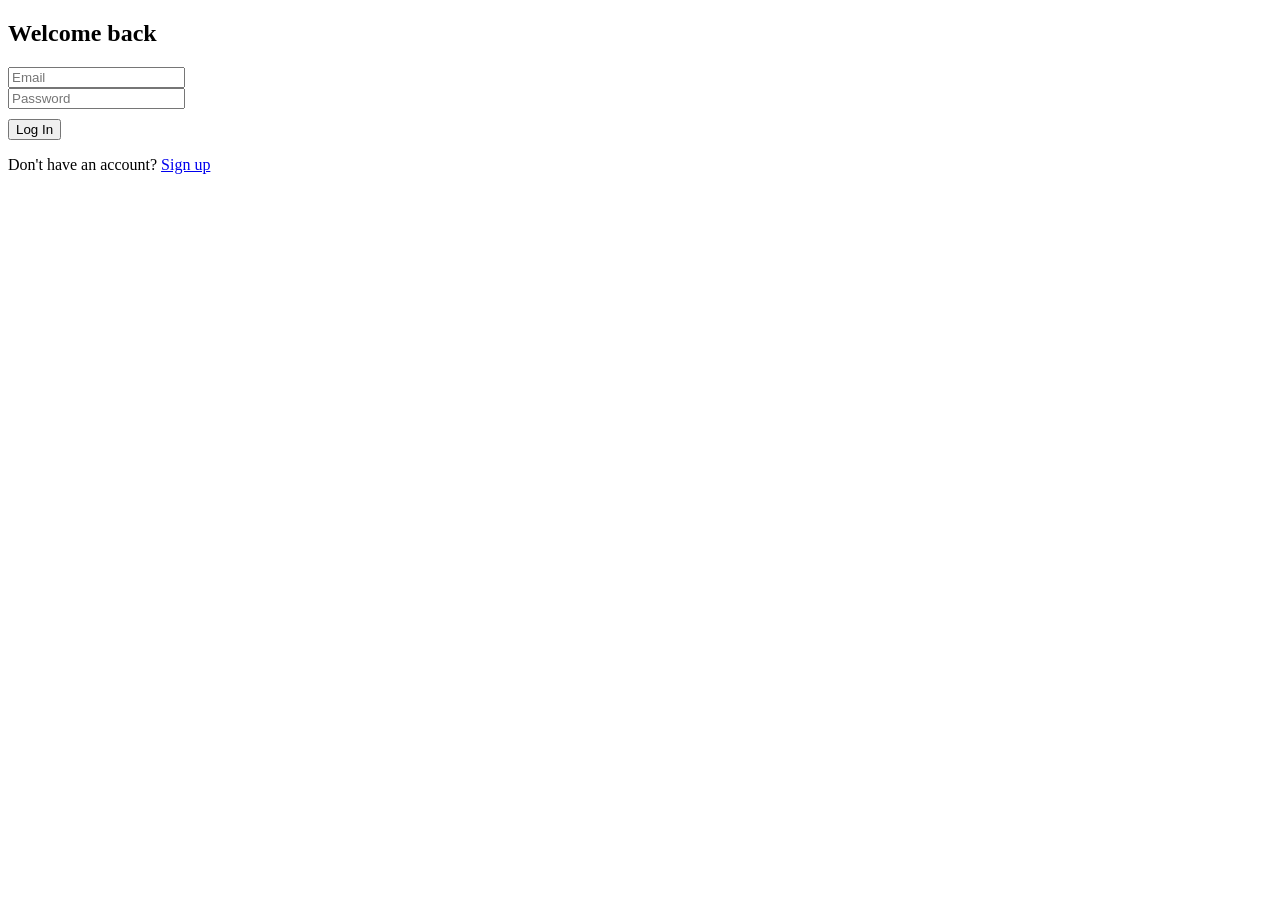
==== index.html @ 5329ccb1 "feat: implement login page HTML template Add email/password input fields, error message placeholders" ====
<!doctype html>
<html lang="en">
 <head>
  <meta charset="UTF-8" />
  <title>Login - 10X CRM</title>
  <link rel="stylesheet" href="css/styles.css" />
 </head>
 <body>
  <div class="auth-container">
   <h2>Welcome back</h2>
   <form id="login-form">
    <div class="form-group">
     <input type="text" id="login-email" placeholder="Email" />
     <div class="error-message" id="err-login-email"></div>
    </div>
    <div class="form-group">
     <input type="password" id="login-password" placeholder="Password" />
     <div class="error-message" id="err-login-password"></div>
    </div>
    <div
     class="error-message"
     id="global-login-error"
     style="margin-bottom: 10px"
    ></div>
    <button type="submit" class="btn">Log In</button>
   </form>
   <p>Don't have an account? <a href="signup.html">Sign up</a></p>
  </div>
  <script src="js/guard.js"></script>
  <script src="js/toast.js"></script>
  <script src="js/theme.js"></script>
  <script src="js/auth.js"></script>
 </body>
</html>
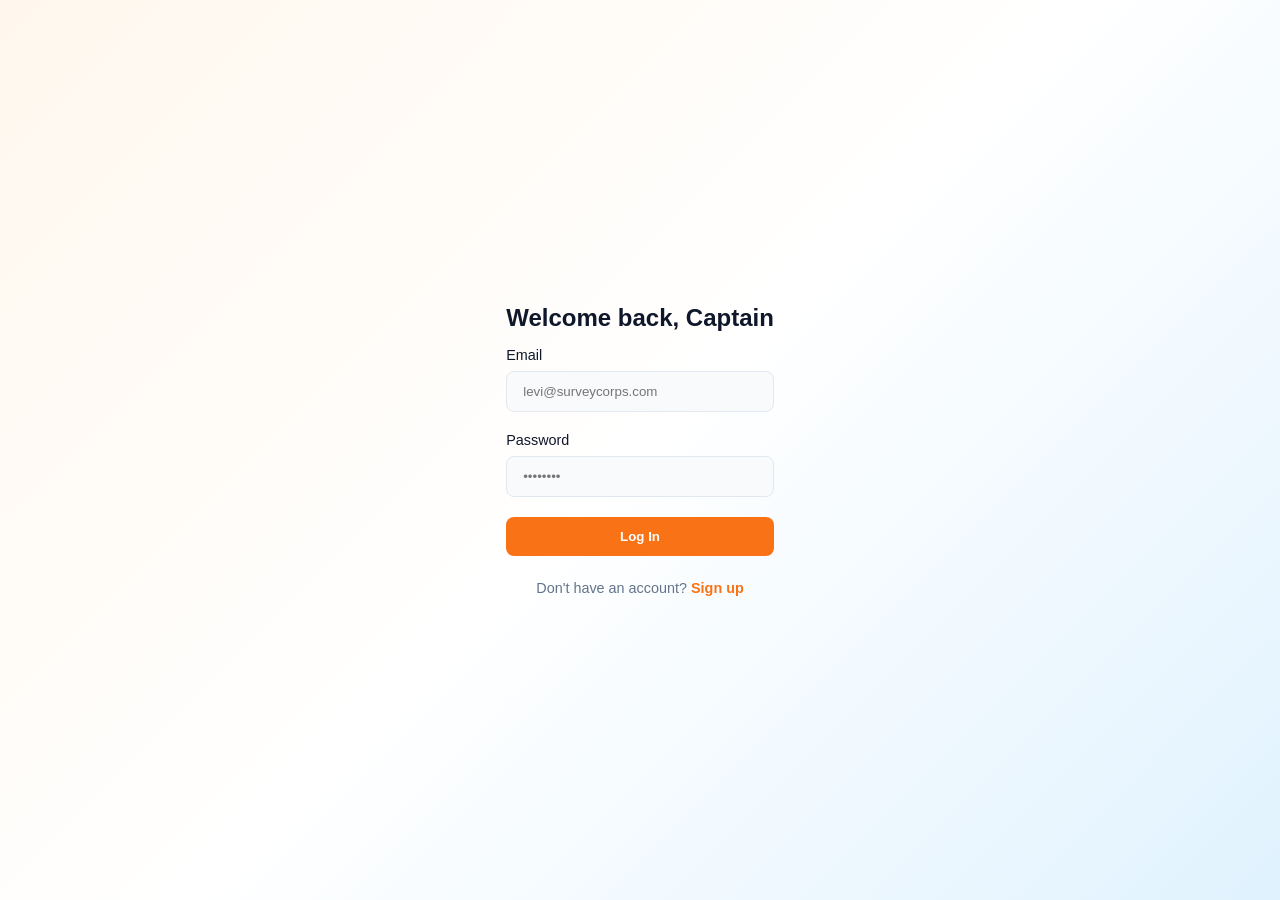
==== commit 3c8b54a4: "feat: update index.html structure and layout updates" ====
--- a/index.html
+++ b/index.html
@@ -1,34 +1,47 @@
+<!-- index.html -->
 <!doctype html>
 <html lang="en">
  <head>
   <meta charset="UTF-8" />
-  <title>Login - 10X CRM</title>
+  <title>Log In - Shinobi CRM</title>
   <link rel="stylesheet" href="css/styles.css" />
+  <script src="js/guard.js"></script>
  </head>
- <body>
-  <div class="auth-container">
-   <h2>Welcome back</h2>
-   <form id="login-form">
+ <body class="auth-container">
+  <div class="auth-card">
+   <h2>Welcome back, <span class="anime-brand-text">Captain</span></h2>
+   <span
+    class="error-text"
+    id="globalLoginError"
+    style="text-align: center; margin-bottom: 15px; font-weight: bold"
+   ></span>
+   <form id="loginForm" novalidate>
     <div class="form-group">
-     <input type="text" id="login-email" placeholder="Email" />
-     <div class="error-message" id="err-login-email"></div>
+     <label>Email</label>
+     <input
+      type="email"
+      id="email"
+      class="form-control"
+      placeholder="levi@surveycorps.com"
+     />
+     <span class="error-text" id="emailError"></span>
     </div>
     <div class="form-group">
-     <input type="password" id="login-password" placeholder="Password" />
-     <div class="error-message" id="err-login-password"></div>
+     <label>Password</label>
+     <input
+      type="password"
+      id="password"
+      class="form-control"
+      placeholder="••••••••"
+     />
+     <span class="error-text" id="passwordError"></span>
     </div>
-    <div
-     class="error-message"
-     id="global-login-error"
-     style="margin-bottom: 10px"
-    ></div>
-    <button type="submit" class="btn">Log In</button>
+    <button type="submit" class="btn btn-primary">Log In</button>
    </form>
-   <p>Don't have an account? <a href="signup.html">Sign up</a></p>
+   <div class="auth-footer">
+    Don't have an account? <a href="signup.html">Sign up</a>
+   </div>
   </div>
-  <script src="js/guard.js"></script>
-  <script src="js/toast.js"></script>
-  <script src="js/theme.js"></script>
   <script src="js/auth.js"></script>
  </body>
 </html>
--- a/css/styles.css
+++ b/css/styles.css
@@ -0,0 +1,426 @@
+/* --- Anime CRM Premium Light Theme --- */
+:root {
+    /* ძირითადი ფონი - სუფთა ღია ნაცრისფერი და თეთრი */
+    --bg-primary: #f8fafc;
+    --bg-sidebar: #ffffff;
+    --border-color: #e2e8f0;
+    --text-main: #0f172a;
+    --text-muted: #64748b;
+
+    /* სუფთა ანიმე აქცენტები (ნარინჯისფერი, ცისფერი, თეთრი) */
+    --accent-color: #f97316; /* ნარუტოს კლასიკური ნარინჯისფერი */
+    --accent-hover: #ea580c;
+    --accent-light: #fff7ed;
+
+    /* სტატუსები - კონტრასტული, მაგრამ ჩამჯდარი ტონები */
+    --status-lead-bg: #ffedd5; /* რბილი ნარინჯისფერი */
+    --status-lead-text: #ea580c;
+    --status-contacted-bg: #e0f2fe; /* სუფთა ცისფერი */
+    --status-contacted-text: #0284c7;
+    --status-won-bg: #f0fdf4; /* თეთრთან მიახლოებული ნაზი მწვანე */
+    --status-won-text: #16a34a;
+    --status-lost-bg: #fee2e2; /* აკაცუკის წითელი */
+    --status-lost-text: #dc2626;
+
+    --shadow-sm: 0 1px 3px rgba(0, 0, 0, 0.05);
+    --shadow-md: 0 4px 6px -1px rgba(0, 0, 0, 0.05);
+    --radius: 12px;
+}
+
+/* Dark Theme Variables - სუფთა ნახშირისფერი (ლურჯი ტონების გარეშე) */
+body.dark-theme {
+    --bg-primary: #121212; /* სუფთა, ღრმა მუქი ფონი */
+    --bg-sidebar: #1e1e1e; /* ოდნავ ღია მუქი ბლოკებისთვის */
+    --border-color: #2d2d2d; /* მკაფიო, მაგრამ ნაზი გამყოფები */
+    --text-main: #ffffff; /* სუფთა თეთრი ტექსტი */
+    --text-muted: #a3a3a3;
+
+    /* მუქი თემის აქცენტები - ნარინჯისფერი და თეთრი */
+    --accent-color: #f97316;
+    --accent-hover: #fb923c;
+    --accent-light: rgba(249, 115, 22, 0.1);
+
+    /* მუქი თემის სტატუსის ბეიჯები - წითელი, ცისფერი და ნარინჯისფერი */
+    --status-lead-bg: rgba(249, 115, 22, 0.15);
+    --status-lead-text: #ff9d43;
+
+    --status-contacted-bg: rgba(2, 132, 199, 0.15);
+    --status-contacted-text: #38bdf8; /* კაშკაშა ცისფერი */
+
+    --status-won-bg: rgba(22, 163, 74, 0.15);
+    --status-won-text: #4ade80;
+
+    --status-lost-bg: rgba(220, 38, 38, 0.15);
+    --status-lost-text: #a93737; /* სუფთა წითელი (მეტალისფერი ელფერით) */
+
+    --shadow-sm: 0 2px 4px rgba(0, 0, 0, 0.4);
+    --shadow-md: 0 4px 12px rgba(0, 0, 0, 0.5);
+}
+
+* {
+    box-sizing: border-box;
+    margin: 0;
+    padding: 0;
+    font-family: "Segoe UI", Tahoma, Geneva, Verdana, sans-serif;
+}
+
+body {
+    background-color: var(--bg-primary);
+    color: var(--text-main);
+    transition:
+        background-color 0.3s,
+        color 0.3s;
+    display: flex;
+    min-height: 100vh;
+}
+
+/* Auth Pages Layout - გრადიენტის შეცვლა ნარინჯისფერ, ცისფერ და თეთრ ტონებში */
+.auth-container {
+    display: flex;
+    justify-content: center;
+    align-items: center;
+    width: 100%;
+    background: linear-gradient(135deg, #fff7ed 0%, #ffffff 50%, #e0f2fe 100%);
+}
+body.dark-theme .auth-container {
+    background: linear-gradient(135deg, #1e1e1e 0%, #121212 100%);
+}
+
+/* Form Controls */
+.form-group {
+    margin-bottom: 1.25rem;
+    position: relative;
+}
+
+.form-group label {
+    display: block;
+    margin-bottom: 0.5rem;
+    font-weight: 500;
+    font-size: 0.9rem;
+}
+
+.form-control {
+    width: 100%;
+    padding: 0.75rem 1rem;
+    border: 1px solid var(--border-color);
+    background-color: var(--bg-primary);
+    color: var(--text-main);
+    border-radius: 8px;
+    outline: none;
+    transition: border-color 0.2s;
+}
+
+.form-control:focus {
+    border-color: var(--accent-color);
+}
+
+.input-error {
+    border-color: var(--status-lost-text) !important;
+}
+
+.error-text {
+    color: var(--status-lost-text);
+    font-size: 0.8rem;
+    margin-top: 0.25rem;
+    display: block;
+}
+
+/* Buttons */
+.btn {
+    display: inline-flex;
+    align-items: center;
+    justify-content: center;
+    padding: 0.75rem 1.5rem;
+    border-radius: 8px;
+    font-weight: 600;
+    cursor: pointer;
+    transition: all 0.2s;
+    border: none;
+    text-decoration: none;
+}
+
+.btn-primary {
+    background-color: var(--accent-color);
+    color: white;
+    width: 100%;
+}
+
+.btn-primary:hover {
+    background-color: var(--accent-hover);
+}
+
+.btn-danger {
+    background-color: var(--status-lost-text);
+    color: white;
+}
+
+.auth-footer {
+    text-align: center;
+    margin-top: 1.5rem;
+    font-size: 0.9rem;
+    color: var(--text-muted);
+}
+
+.auth-footer a {
+    color: var(--accent-color);
+    text-decoration: none;
+    font-weight: 600;
+}
+
+/* App Core Layout (Sidebar + Main Content) */
+.app-container {
+    display: flex;
+    width: 100%;
+}
+
+.sidebar {
+    width: 260px;
+    background-color: var(--bg-sidebar);
+    border-right: 1px solid var(--border-color);
+    padding: 2rem 1.5rem;
+    display: flex;
+    flex-direction: column;
+    position: fixed;
+    height: 100vh;
+}
+
+.main-content {
+    margin-left: 260px;
+    padding: 2.5rem;
+    width: calc(100% - 260px);
+    background-color: var(--bg-primary);
+}
+
+.sidebar-logo {
+    font-size: 1.5rem;
+    margin-bottom: 2.5rem;
+    display: flex;
+    align-items: center;
+    gap: 0.5rem;
+}
+
+.nav-menu {
+    list-style: none;
+    display: flex;
+    flex-direction: column;
+    gap: 0.5rem;
+}
+
+.nav-item a {
+    display: flex;
+    align-items: center;
+    padding: 0.75rem 1rem;
+    color: var(--text-muted);
+    text-decoration: none;
+    border-radius: 8px;
+    font-weight: 500;
+    transition: all 0.2s;
+}
+
+.nav-item.active a,
+.nav-item a:hover {
+    background-color: var(--bg-primary);
+    color: var(--text-main);
+    border-left: 4px solid var(--accent-color);
+}
+
+.sidebar-footer {
+    margin-top: auto;
+    display: flex;
+    flex-direction: column;
+    gap: 1rem;
+}
+
+/* Toast/Notification System */
+.toast-container {
+    position: fixed;
+    top: 20px;
+    right: 20px;
+    z-index: 9999;
+    display: flex;
+    flex-direction: column;
+    gap: 10px;
+}
+
+.toast {
+    padding: 1rem 1.5rem;
+    border-radius: 8px;
+    color: white;
+    box-shadow: var(--shadow-md);
+    display: flex;
+    align-items: center;
+    justify-content: space-between;
+    min-width: 300px;
+    animation: slideIn 0.3s ease;
+}
+
+.toast.success {
+    background-color: #2b8a3e;
+}
+.toast.error {
+    background-color: #c92a2a;
+}
+
+@keyframes slideIn {
+    from {
+        transform: translateX(100%);
+        opacity: 0;
+    }
+    to {
+        transform: translateX(0);
+        opacity: 1;
+    }
+}
+
+/* Dashboard UI Layout */
+.dashboard-header {
+    background: var(--bg-sidebar);
+    padding: 1.5rem;
+    border-radius: var(--radius);
+    border: 1px solid var(--border-color);
+    margin-bottom: 2rem;
+    display: flex;
+    justify-content: space-between;
+    align-items: center;
+}
+
+.stats-grid {
+    display: grid;
+    grid-template-columns: repeat(auto-fit, minmax(220px, 1fr));
+    gap: 1.5rem;
+    margin-bottom: 2rem;
+}
+
+.stat-card {
+    background: var(--bg-sidebar);
+    padding: 1.5rem;
+    border-radius: var(--radius);
+    border: 1px solid var(--border-color);
+    box-shadow: var(--shadow-sm);
+}
+
+.stat-card h3 {
+    font-size: 0.9rem;
+    color: var(--text-muted);
+    text-transform: uppercase;
+}
+.stat-card .value {
+    font-size: 1.8rem;
+    font-weight: bold;
+    margin-top: 0.5rem;
+}
+
+/* Clients Toolbar & Cards */
+.toolbar {
+    display: flex;
+    justify-content: space-between;
+    align-items: center;
+    margin-bottom: 2rem;
+    gap: 1rem;
+    flex-wrap: wrap;
+}
+
+.filter-chips {
+    display: flex;
+    gap: 0.5rem;
+}
+
+.chip {
+    padding: 0.5rem 1rem;
+    border: 1px solid var(--border-color);
+    border-radius: 20px;
+    cursor: pointer;
+    font-size: 0.9rem;
+    transition: all 0.2s;
+}
+
+.chip.active {
+    background: var(--accent-color);
+    color: white;
+    border-color: var(--accent-color);
+}
+
+.clients-list {
+    display: grid;
+    grid-template-columns: repeat(auto-fill, minmax(300px, 1fr));
+    gap: 1.5rem;
+}
+
+.client-card {
+    background: var(--bg-sidebar);
+    border: 1px solid var(--border-color);
+    border-radius: var(--radius);
+    padding: 1.5rem;
+    box-shadow: var(--shadow-sm);
+    cursor: pointer;
+    position: relative;
+    transition: transform 0.2s;
+}
+
+.client-card:hover {
+    transform: translateY(-3px);
+}
+
+.badge {
+    padding: 0.25rem 0.5rem;
+    border-radius: 4px;
+    font-size: 0.8rem;
+    font-weight: 600;
+}
+.badge.lead {
+    background: var(--status-lead-bg);
+    color: var(--status-lead-text);
+}
+.badge.contacted {
+    background: var(--status-contacted-bg);
+    color: var(--status-contacted-text);
+}
+.badge.won {
+    background: var(--status-won-bg);
+    color: var(--status-won-text);
+}
+.badge.lost {
+    background: var(--status-lost-bg);
+    color: var(--status-lost-text);
+}
+
+/* Modals */
+.modal {
+    position: fixed;
+    top: 0;
+    left: 0;
+    width: 100%;
+    height: 100%;
+    background: rgba(0, 0, 0, 0.5);
+    display: flex;
+    justify-content: center;
+    align-items: center;
+    z-index: 10000;
+    opacity: 0;
+    pointer-events: none;
+    transition: opacity 0.3s ease;
+}
+
+.modal.open {
+    opacity: 1;
+    pointer-events: auto;
+}
+
+.modal-content {
+    background: var(--bg-sidebar);
+    padding: 2rem;
+    border-radius: var(--radius);
+    width: 100%;
+    max-width: 500px;
+    border: 1px solid var(--border-color);
+    position: relative;
+}
+
+.close-modal {
+    position: absolute;
+    top: 15px;
+    right: 20px;
+    font-size: 1.5rem;
+    cursor: pointer;
+    color: var(--text-muted);
+}
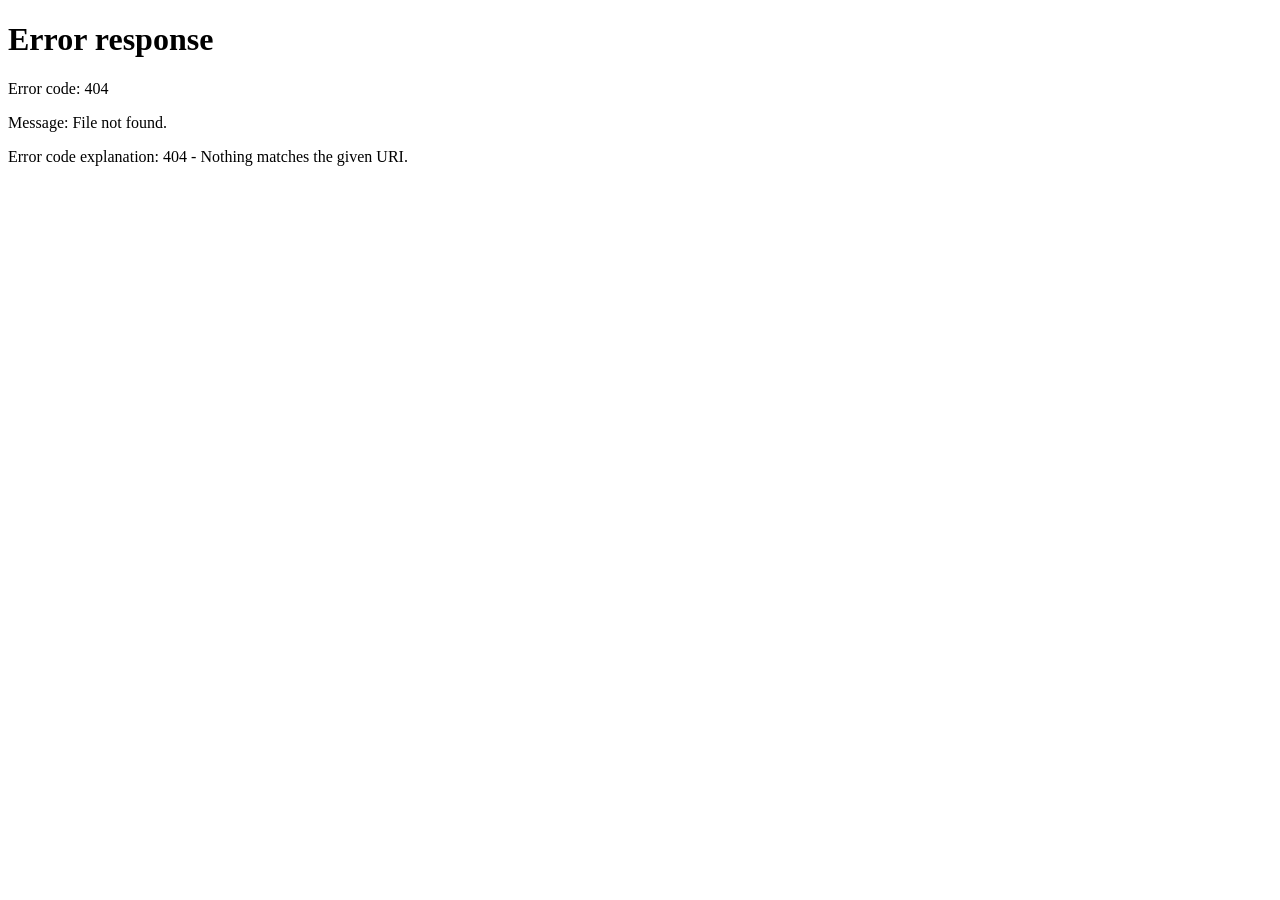
==== commit ce45c5c1: "refactor(index.html): update entry page redirect and structure" ====
--- a/index.html
+++ b/index.html
@@ -3,45 +3,12 @@
 <html lang="en">
  <head>
   <meta charset="UTF-8" />
-  <title>Log In - Shinobi CRM</title>
-  <link rel="stylesheet" href="css/styles.css" />
-  <script src="js/guard.js"></script>
+  <meta name="viewport" content="width=device-width, initial-scale=1.0" />
+  <title>10x CRM</title>
+  <script>
+   var session = localStorage.getItem("crm_session");
+   window.location.replace(session ? "dashboard.html" : "login.html");
+  </script>
  </head>
- <body class="auth-container">
-  <div class="auth-card">
-   <h2>Welcome back, <span class="anime-brand-text">Captain</span></h2>
-   <span
-    class="error-text"
-    id="globalLoginError"
-    style="text-align: center; margin-bottom: 15px; font-weight: bold"
-   ></span>
-   <form id="loginForm" novalidate>
-    <div class="form-group">
-     <label>Email</label>
-     <input
-      type="email"
-      id="email"
-      class="form-control"
-      placeholder="levi@surveycorps.com"
-     />
-     <span class="error-text" id="emailError"></span>
-    </div>
-    <div class="form-group">
-     <label>Password</label>
-     <input
-      type="password"
-      id="password"
-      class="form-control"
-      placeholder="••••••••"
-     />
-     <span class="error-text" id="passwordError"></span>
-    </div>
-    <button type="submit" class="btn btn-primary">Log In</button>
-   </form>
-   <div class="auth-footer">
-    Don't have an account? <a href="signup.html">Sign up</a>
-   </div>
-  </div>
-  <script src="js/auth.js"></script>
- </body>
+ <body></body>
 </html>
